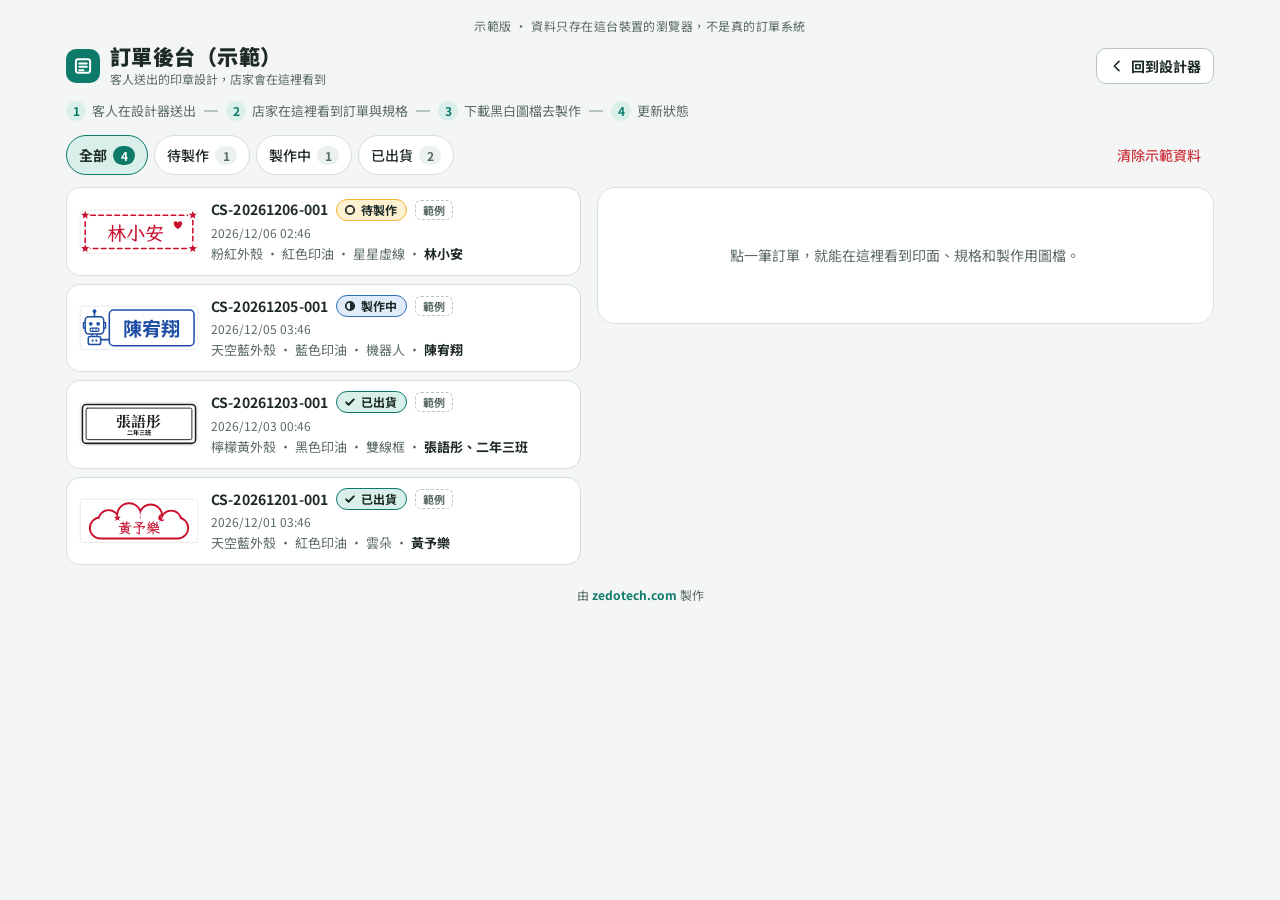
==== admin.html @ 97decec8 "新增示範後台與訂單流程 - admin.html：訂單列表、狀態篩選與切換、明細、下載黑白 PNG/SVG - 送出設計時存成訂單（localStorage），完成畫面加上「看接收端流程」 - 共用程" ====
<!doctype html>
<html lang="zh-Hant">
<head>
<meta charset="utf-8">
<meta name="viewport" content="width=device-width,initial-scale=1,viewport-fit=cover">
<title>訂單後台（示範）</title>
<link rel="preconnect" href="https://fonts.googleapis.com">
<link rel="preconnect" href="https://fonts.gstatic.com" crossorigin>
<link rel="stylesheet" href="https://fonts.googleapis.com/css2?family=LXGW+WenKai+TC:wght@400;700&family=Noto+Sans+TC:wght@400;500;700;900&family=Noto+Serif+TC:wght@700&display=swap">
<link rel="stylesheet" href="styles.css">
<style>
.sr-only{position:absolute;width:1px;height:1px;padding:0;margin:-1px;overflow:hidden;clip:rect(0 0 0 0);white-space:nowrap;border:0}
.topbar{flex-wrap:wrap}
.flow{list-style:none;margin:0 0 14px;padding:0;display:flex;flex-wrap:wrap;gap:6px 8px;font-size:13px;color:var(--muted)}
.flow li{display:flex;align-items:center;gap:6px}
.flow li+li::before{content:"";width:14px;height:1.5px;background:var(--line-strong);margin-right:2px}
.flow b{display:inline-grid;place-items:center;width:20px;height:20px;border-radius:50%;background:var(--accent-soft);color:var(--accent);font-size:12px}

.toolbar{display:flex;flex-wrap:wrap;align-items:center;justify-content:space-between;gap:10px;margin-bottom:12px}
.filters{display:flex;flex-wrap:wrap;gap:6px}
.filter{display:inline-flex;align-items:center;gap:6px;min-height:40px;padding:0 12px;border-radius:999px;border:1.5px solid var(--line);background:var(--surface);font-size:14px;font-weight:500}
.filter:hover{border-color:var(--line-strong);background:var(--surface-2)}
.filter[aria-pressed="true"]{border-color:var(--accent);background:var(--accent-soft);font-weight:700}
.filter .count{min-width:22px;padding:0 6px;border-radius:999px;background:var(--surface-2);color:var(--muted);font-size:12px;font-weight:700;text-align:center;font-variant-numeric:tabular-nums}
.filter[aria-pressed="true"] .count{background:var(--accent);color:var(--accent-fg)}
.btn-clear{color:var(--danger)}
.btn-clear:hover{color:var(--danger)}

.admin-grid{display:flex;flex-direction:column;gap:14px}
.list-pane,.detail-pane{min-width:0}
.order-list{list-style:none;margin:0;padding:0;display:flex;flex-direction:column;gap:8px}
.order-row{width:100%;display:grid;grid-template-columns:96px minmax(0,1fr);gap:12px;align-items:center;padding:10px 12px;border-radius:14px;border:1.5px solid var(--line);background:var(--surface);text-align:left;transition:border-color .15s,background-color .15s,box-shadow .3s}
.order-row:hover{border-color:var(--line-strong);background:var(--surface-2)}
.order-row[aria-current="true"]{border-color:var(--accent);background:var(--accent-soft)}
.order-row.is-just{box-shadow:0 0 0 3px var(--sun)}
.thumb{display:block;width:100%;height:auto;border-radius:6px}
.row-main{min-width:0;display:flex;flex-direction:column;gap:2px}
.row-top{display:flex;flex-wrap:wrap;align-items:center;gap:4px 8px}
.row-id{font-weight:700;font-size:14px;font-variant-numeric:tabular-nums;letter-spacing:.01em}
.row-time{font-size:12px;color:var(--muted);font-variant-numeric:tabular-nums}
.row-sum{font-size:13px;color:var(--muted);overflow-wrap:anywhere}
.row-sum b{color:var(--fg);font-weight:700}
.chip{display:inline-flex;align-items:center;padding:0 7px;border-radius:6px;border:1px dashed var(--line-strong);font-size:11px;font-weight:700;color:var(--muted);line-height:18px}
.just{display:inline-flex;align-items:center;padding:0 8px;border-radius:6px;background:var(--sun);color:#2a2000;font-size:12px;font-weight:700;line-height:20px}

.tag{display:inline-flex;align-items:center;gap:5px;padding:1px 9px 1px 7px;border-radius:999px;border:1.5px solid;font-size:12px;font-weight:700;line-height:18px;white-space:nowrap;color:var(--fg)}
.tag svg{flex:none}
.tag-pending{background:var(--sun-soft);border-color:var(--sun)}
.tag-making{background:var(--info-soft);border-color:var(--info)}
.tag-shipped{background:var(--accent-soft);border-color:var(--accent)}
.empty{margin:0;padding:28px 16px;border:1.5px dashed var(--line-strong);border-radius:14px;text-align:center;color:var(--muted);font-size:14px}

.detail-card{background:var(--surface);border:1px solid var(--line);border-radius:18px;padding:16px;display:flex;flex-direction:column;gap:16px}
.detail-placeholder{margin:0;padding:40px 16px;text-align:center;color:var(--muted);font-size:14px}
.detail-head{display:flex;flex-wrap:wrap;align-items:center;gap:6px 10px}
.detail-head h2{margin:0;font-size:19px;font-weight:900;font-variant-numeric:tabular-nums;outline:none}
.detail-card h3{margin:0 0 8px;font-size:14px;font-weight:700;color:var(--muted)}
.detail-preview .dlg-stamp{padding:12px}
.preview-cap{margin:6px 0 0;font-size:12px;color:var(--muted);text-align:center}
.spec{margin:0;display:grid;grid-template-columns:max-content minmax(0,1fr);border-top:1px solid var(--line);font-size:14px}
.spec dt,.spec dd{margin:0;padding:8px 0;border-bottom:1px solid var(--line)}
.spec dt{color:var(--muted);padding-right:16px}
.spec dd{font-weight:700;overflow-wrap:anywhere}
.spec .sw{display:inline-block;width:12px;height:12px;border-radius:50%;border:1px solid var(--line-strong);margin-right:6px;vertical-align:-1px}
.spec .sub{display:block;font-weight:500;color:var(--muted);font-size:13px}
.spec ul{margin:0;padding:0;list-style:none;display:flex;flex-direction:column;gap:2px}
.status-seg{display:grid;grid-template-columns:repeat(3,1fr);gap:6px}
.status-seg button{display:flex;align-items:center;justify-content:center;gap:6px;min-height:44px;border-radius:10px;border:1.5px solid var(--line);background:var(--surface);font-size:14px;font-weight:700}
.status-seg button:hover{border-color:var(--line-strong);background:var(--surface-2)}
.status-seg button[aria-pressed="true"][data-status="待製作"]{border-color:var(--sun);background:var(--sun-soft)}
.status-seg button[aria-pressed="true"][data-status="製作中"]{border-color:var(--info);background:var(--info-soft)}
.status-seg button[aria-pressed="true"][data-status="已出貨"]{border-color:var(--accent);background:var(--accent-soft)}
.status-seg button .ck{visibility:hidden}
.status-seg button[aria-pressed="true"] .ck{visibility:visible}
.status-note{margin:6px 0 0;min-height:1.4em;font-size:13px;color:var(--muted)}
.downloads{display:flex;flex-wrap:wrap;gap:8px}
.downloads .btn{flex:1 1 220px}
.notes{margin:10px 0 0;padding-left:1.2em;font-size:13px;color:var(--muted)}
.notes li+li{margin-top:2px}
.msg{margin:10px 0 0;font-size:13px;border-radius:10px}
.msg:empty{display:none}
.msg:not(:empty){padding:8px 12px;background:var(--sun-soft);color:var(--fg);border:1px solid var(--sun)}
.btn-back{align-self:flex-start;margin:-6px 0 -6px -8px}
.page-note{margin:0 0 10px;font-size:13px;color:var(--muted);min-height:0}
.page-note:empty{display:none}

@media (max-width:899.98px){
  .admin-grid.show-detail .list-pane{display:none}
  .admin-grid:not(.show-detail) .detail-pane{display:none}
}
@media (min-width:900px){
  .app{padding-top:16px}
  .brand h1{font-size:21px}
  .admin-grid{display:grid;grid-template-columns:minmax(380px,5fr) minmax(0,6fr);gap:16px;align-items:start}
  .detail-pane{position:sticky;top:12px;max-height:calc(100vh - 24px);overflow:auto;border-radius:18px}
  .btn-back{display:none}
  .order-row{grid-template-columns:120px minmax(0,1fr)}
}
</style>
</head>
<body>

<div class="app">
  <p class="demo-note">示範版 · 資料只存在這台裝置的瀏覽器，不是真的訂單系統</p>

  <header class="topbar">
    <div class="brand">
      <span class="brand-mark" aria-hidden="true">
        <svg width="20" height="20" viewBox="0 0 24 24" fill="none" stroke="currentColor" stroke-width="2.4" stroke-linecap="round" stroke-linejoin="round"><rect x="3.5" y="4" width="17" height="16" rx="2.5"/><path d="M7.5 9h9M7.5 13h9M7.5 17h5"/></svg>
      </span>
      <div>
        <h1>訂單後台（示範）</h1>
        <p>客人送出的印章設計，店家會在這裡看到</p>
      </div>
    </div>
    <a class="btn btn-secondary btn-small" id="link-designer" href="index.html">
      <svg width="16" height="16" viewBox="0 0 24 24" fill="none" stroke="currentColor" stroke-width="2.4" stroke-linecap="round" stroke-linejoin="round" aria-hidden="true"><path d="M15 5l-7 7 7 7"/></svg>
      回到設計器
    </a>
  </header>

  <ol class="flow" aria-label="接收端流程">
    <li><b>1</b>客人在設計器送出</li>
    <li><b>2</b>店家在這裡看到訂單與規格</li>
    <li><b>3</b>下載黑白圖檔去製作</li>
    <li><b>4</b>更新狀態</li>
  </ol>

  <div class="toolbar">
    <div class="filters" role="group" aria-label="依狀態篩選訂單" id="filters">
      <button type="button" class="filter" id="filter-all" data-filter="all" aria-pressed="true">全部 <span class="count" id="count-all">0</span></button>
      <button type="button" class="filter" id="filter-pending" data-filter="待製作" aria-pressed="false">待製作 <span class="count" id="count-pending">0</span></button>
      <button type="button" class="filter" id="filter-making" data-filter="製作中" aria-pressed="false">製作中 <span class="count" id="count-making">0</span></button>
      <button type="button" class="filter" id="filter-shipped" data-filter="已出貨" aria-pressed="false">已出貨 <span class="count" id="count-shipped">0</span></button>
    </div>
    <button type="button" class="btn btn-ghost btn-small btn-clear" id="btn-clear">清除示範資料</button>
  </div>
  <p class="page-note" id="page-note" role="status" aria-live="polite"></p>

  <main class="admin-grid" id="admin-grid">
    <section class="list-pane" aria-labelledby="list-title">
      <h2 class="sr-only" id="list-title">訂單列表</h2>
      <ul class="order-list" id="order-list"></ul>
      <p class="empty" id="empty-msg" hidden></p>
    </section>

    <section class="detail-pane" id="detail-pane" aria-label="訂單明細">
      <div class="detail-card">
        <p class="detail-placeholder" id="detail-empty">點一筆訂單，就能在這裡看到印面、規格和製作用圖檔。</p>
        <div id="detail-body" hidden style="display:flex;flex-direction:column;gap:16px">
          <button type="button" class="btn btn-ghost btn-small btn-back" id="btn-back">
            <svg width="16" height="16" viewBox="0 0 24 24" fill="none" stroke="currentColor" stroke-width="2.4" stroke-linecap="round" stroke-linejoin="round" aria-hidden="true"><path d="M15 5l-7 7 7 7"/></svg>
            回到列表
          </button>
          <div class="detail-head">
            <h2 id="detail-title" tabindex="-1"></h2>
            <span id="detail-tag"></span>
            <span class="chip" id="detail-sample" hidden>範例</span>
            <span class="just" id="detail-just" hidden>剛剛送出的訂單</span>
          </div>
          <div class="detail-preview">
            <div class="dlg-stamp"><svg id="detail-stamp" viewBox="-6 -6 392 152" role="img" aria-label="客人看到的印面"></svg></div>
            <p class="preview-cap" id="detail-cap"></p>
          </div>
          <div>
            <h3>規格</h3>
            <dl class="spec" id="detail-spec"></dl>
          </div>
          <div>
            <h3 id="status-label">訂單狀態</h3>
            <div class="status-seg" role="group" aria-labelledby="status-label">
              <button type="button" id="status-pending" data-status="待製作" aria-pressed="false"><svg class="ck" width="14" height="14" viewBox="0 0 24 24" fill="none" stroke="currentColor" stroke-width="3" stroke-linecap="round" stroke-linejoin="round" aria-hidden="true"><path d="M5 12.5l4.5 4.5L19 7.5"/></svg>待製作</button>
              <button type="button" id="status-making" data-status="製作中" aria-pressed="false"><svg class="ck" width="14" height="14" viewBox="0 0 24 24" fill="none" stroke="currentColor" stroke-width="3" stroke-linecap="round" stroke-linejoin="round" aria-hidden="true"><path d="M5 12.5l4.5 4.5L19 7.5"/></svg>製作中</button>
              <button type="button" id="status-shipped" data-status="已出貨" aria-pressed="false"><svg class="ck" width="14" height="14" viewBox="0 0 24 24" fill="none" stroke="currentColor" stroke-width="3" stroke-linecap="round" stroke-linejoin="round" aria-hidden="true"><path d="M5 12.5l4.5 4.5L19 7.5"/></svg>已出貨</button>
            </div>
            <p class="status-note" id="status-note" role="status" aria-live="polite"></p>
          </div>
          <div>
            <h3>製作用檔案</h3>
            <div class="downloads">
              <button type="button" class="btn btn-primary" id="dl-png">
                <svg width="18" height="18" viewBox="0 0 24 24" fill="none" stroke="currentColor" stroke-width="2.4" stroke-linecap="round" stroke-linejoin="round" aria-hidden="true"><path d="M12 4v11M7 10.5l5 5 5-5M5 19.5h14"/></svg>
                <span id="dl-png-label">下載製作用圖檔（PNG）</span>
              </button>
              <button type="button" class="btn btn-secondary" id="dl-svg">
                <svg width="18" height="18" viewBox="0 0 24 24" fill="none" stroke="currentColor" stroke-width="2.4" stroke-linecap="round" stroke-linejoin="round" aria-hidden="true"><path d="M12 4v11M7 10.5l5 5 5-5M5 19.5h14"/></svg>
                下載向量檔（SVG）
              </button>
            </div>
            <ul class="notes">
              <li>製作用圖檔一律輸出黑白，印油顏色請看規格表。</li>
              <li>PNG 為 3800 × 1400 px（38 × 14 mm，每公釐 100 px）。</li>
              <li>向量檔的文字需要電腦安裝對應字體才會正確顯示。</li>
            </ul>
            <p class="msg" id="dl-msg" role="status" aria-live="polite"></p>
          </div>
        </div>
      </div>
    </section>
  </main>

  <footer class="site-foot">由 <a href="https://zedotech.com" target="_blank" rel="noopener">zedotech.com</a> 製作</footer>
</div>

<dialog id="clear-dialog" aria-labelledby="clear-title">
  <div class="dlg">
    <h2 id="clear-title">要清除示範資料嗎？</h2>
    <p>這台裝置上從設計器送出的訂單都會刪除，範例訂單的狀態也會回到一開始的樣子。清除後無法復原。</p>
    <div class="dlg-actions">
      <button type="button" class="btn btn-secondary" id="clear-cancel">先不要</button>
      <button type="button" class="btn btn-danger" id="clear-ok">清除</button>
    </div>
  </div>
</dialog>

<script src="stamp-core.js"></script>
<script>
(function(){
  'use strict';
  var C = window.StampCore;
  var esc = C.esc;
  var PX = 10;                         // 印面 1 單位 = 輸出 10 px
  var OUT_W = C.W * PX, OUT_H = C.H * PX;
  var STATUS_CLASS = {'待製作':'pending', '製作中':'making', '已出貨':'shipped'};
  var STATUS_ICON = {
    '待製作':'<svg width="12" height="12" viewBox="0 0 12 12" aria-hidden="true"><circle cx="6" cy="6" r="4.2" fill="none" stroke="currentColor" stroke-width="1.8"/></svg>',
    '製作中':'<svg width="12" height="12" viewBox="0 0 12 12" aria-hidden="true"><circle cx="6" cy="6" r="4.2" fill="none" stroke="currentColor" stroke-width="1.8"/><path d="M6 1.8A4.2 4.2 0 0 1 6 10.2Z" fill="currentColor"/></svg>',
    '已出貨':'<svg width="12" height="12" viewBox="0 0 12 12" aria-hidden="true"><path d="M2.2 6.4l2.4 2.4 5.2-5.4" fill="none" stroke="currentColor" stroke-width="2" stroke-linecap="round" stroke-linejoin="round"/></svg>'
  };
  var reduceMotion = window.matchMedia && window.matchMedia('(prefers-reduced-motion: reduce)').matches;
  var wide = window.matchMedia('(min-width:900px)');

  function $(id){ return document.getElementById(id); }
  function uid(o){ return o.sample ? 's:' + o.sampleKey : o.id; }
  function tagHtml(status){
    return '<span class="tag tag-'+STATUS_CLASS[status]+'">'+STATUS_ICON[status]+esc(status)+'</span>';
  }

  var orders = [], filter = 'all', selected = null, justUid = null, justTimer = null;

  function reload(){
    orders = C.allOrders(new Date());
  }
  function findByUid(u){ for (var i=0;i<orders.length;i++) if (uid(orders[i]) === u) return orders[i]; return null; }
  function textSummary(o){
    var t = o.items.filter(function(i){ return i.type === 'text'; }).map(function(i){ return i.text; });
    return t.length ? t.join('、') : '（未輸入文字）';
  }

  /* ---------- 篩選 ---------- */
  function renderFilters(){
    var n = {all:orders.length};
    C.STATUSES.forEach(function(s){ n[s] = orders.filter(function(o){ return o.status === s; }).length; });
    $('count-all').textContent = n.all;
    $('count-pending').textContent = n['待製作'];
    $('count-making').textContent = n['製作中'];
    $('count-shipped').textContent = n['已出貨'];
    document.querySelectorAll('[data-filter]').forEach(function(b){
      b.setAttribute('aria-pressed', b.getAttribute('data-filter') === filter ? 'true' : 'false');
    });
  }

  /* ---------- 列表 ---------- */
  function renderList(){
    var list = orders.filter(function(o){ return filter === 'all' || o.status === filter; });
    var html = '';
    list.forEach(function(o){
      var u = uid(o), cur = selected === u, just = justUid === u;
      html += '<li><button type="button" class="order-row'+(just ? ' is-just' : '')+'" data-uid="'+esc(u)+'" aria-current="'+(cur ? 'true' : 'false')+'">'+
        '<svg class="thumb" viewBox="-4 -4 388 148" aria-hidden="true">'+C.stampMarkup(o, false)+'</svg>'+
        '<span class="row-main">'+
          '<span class="row-top"><span class="row-id">'+esc(o.id)+'</span>'+tagHtml(o.status)+
            (o.sample ? '<span class="chip">範例</span>' : '')+
            (just ? '<span class="just">剛剛送出的訂單</span>' : '')+'</span>'+
          '<span class="row-time">'+esc(C.formatTime(o.createdAt))+'</span>'+
          '<span class="row-sum">'+esc(C.SHELLS[o.shell].name)+'外殼 · '+esc(C.INKS[o.ink].name)+'印油 · '+
            esc(C.byId(C.BORDERS, o.border).name)+' · <b>'+esc(textSummary(o))+'</b></span>'+
        '</span></button></li>';
    });
    $('order-list').innerHTML = html;
    var empty = $('empty-msg');
    empty.hidden = list.length > 0;
    if (!list.length) empty.textContent = filter === 'all' ? '目前沒有任何訂單。' : '目前沒有「' + filter + '」的訂單，換個篩選條件看看。';
  }

  /* ---------- 明細 ---------- */
  function specRows(o){
    var shell = C.SHELLS[o.shell], ink = C.INKS[o.ink];
    var texts = o.items.filter(function(i){ return i.type === 'text'; });
    var icons = o.items.filter(function(i){ return i.type === 'icon'; });
    var textHtml = texts.length ? '<ul>' + texts.map(function(t){
      return '<li>「'+esc(t.text)+'」<span class="sub">'+esc(C.FONTS[t.font].name)+' · 字高 '+(t.size/10).toFixed(1)+' mm</span></li>';
    }).join('') + '</ul>' : '（未輸入文字）';
    var iconHtml = icons.length ? '<ul>' + icons.map(function(i){
      return '<li>'+esc(C.byId(C.ICONS, i.icon).name)+'<span class="sub">約 '+(i.size/10).toFixed(1)+' mm</span></li>';
    }).join('') + '</ul>' : '無';
    return [
      ['訂單編號', esc(o.id)],
      ['送出時間', esc(C.formatTime(o.createdAt))],
      ['外殼顏色', '<span class="sw" style="background:'+shell.base+'"></span>'+esc(shell.name)],
      ['印油顏色', '<span class="sw" style="background:'+ink.color+'"></span>'+esc(ink.name)],
      ['邊框', esc(C.byId(C.BORDERS, o.border).name)],
      ['文字', textHtml],
      ['小圖案', iconHtml],
      ['印面尺寸', '38 × 14 mm']
    ];
  }
  function renderDetail(){
    var o = selected ? findByUid(selected) : null;
    $('detail-empty').hidden = !!o;
    $('detail-body').hidden = !o;
    $('admin-grid').classList.toggle('show-detail', !!o && showDetailOnMobile);
    if (!o) return;
    $('detail-title').textContent = '訂單 ' + o.id;
    $('detail-tag').innerHTML = tagHtml(o.status);
    $('detail-sample').hidden = !o.sample;
    $('detail-just').hidden = justUid !== uid(o);
    $('detail-stamp').innerHTML = C.stampMarkup(o, false);
    $('detail-stamp').setAttribute('aria-label', '客人看到的印面，' + C.INKS[o.ink].name + '印油');
    $('detail-cap').textContent = '客人看到的樣子（' + C.INKS[o.ink].name + '印油）';
    $('detail-spec').innerHTML = specRows(o).map(function(r){ return '<dt>'+r[0]+'</dt><dd>'+r[1]+'</dd>'; }).join('');
    document.querySelectorAll('[data-status]').forEach(function(b){
      b.setAttribute('aria-pressed', b.getAttribute('data-status') === o.status ? 'true' : 'false');
    });
  }
  function renderAll(){ renderFilters(); renderList(); renderDetail(); }

  var showDetailOnMobile = false;
  function rowFor(u){
    var rows = document.querySelectorAll('.order-row');
    for (var i=0;i<rows.length;i++) if (rows[i].getAttribute('data-uid') === u) return rows[i];
    return null;
  }
  function select(u, opts){
    opts = opts || {};
    if (selected !== u){ $('status-note').textContent = ''; $('dl-msg').textContent = ''; }
    selected = u;
    showDetailOnMobile = true;
    renderAll();
    if (!wide.matches){
      window.scrollTo({top: Math.max(0, $('admin-grid').getBoundingClientRect().top + window.pageYOffset - 8), behavior:'auto'});
      if (opts.focus) $('detail-title').focus({preventScroll:true});
    } else if (opts.scroll){
      var row = rowFor(u);
      if (row) row.scrollIntoView({block:'center', behavior: reduceMotion ? 'auto' : 'smooth'});
    }
  }
  function backToList(){
    showDetailOnMobile = false;
    renderDetail();
    var row = selected ? rowFor(selected) : null;
    if (row){ row.scrollIntoView({block:'center'}); row.focus({preventScroll:true}); }
  }

  /* ---------- 事件 ---------- */
  $('filters').addEventListener('click', function(e){
    var b = e.target.closest('[data-filter]');
    if (!b) return;
    filter = b.getAttribute('data-filter');
    renderFilters(); renderList();
  });
  $('order-list').addEventListener('click', function(e){
    var b = e.target.closest('.order-row');
    if (b) select(b.getAttribute('data-uid'), {focus:true});
  });
  $('btn-back').addEventListener('click', backToList);
  document.querySelectorAll('[data-status]').forEach(function(b){
    b.addEventListener('click', function(){
      var o = selected ? findByUid(selected) : null;
      var s = b.getAttribute('data-status');
      if (!o || o.status === s) return;
      C.setOrderStatus(o, s);
      renderAll();
      $('status-note').textContent = '已改為「' + s + '」，列表與篩選筆數已更新。';
    });
  });

  /* ---------- 清除示範資料 ---------- */
  var clearDlg = $('clear-dialog');
  function openDialog(d){ if (typeof d.showModal === 'function') d.showModal(); else d.setAttribute('open', ''); }
  function closeDialog(d){ if (typeof d.close === 'function') d.close(); else d.removeAttribute('open'); }
  $('btn-clear').addEventListener('click', function(){ openDialog(clearDlg); });
  $('clear-cancel').addEventListener('click', function(){ closeDialog(clearDlg); });
  $('clear-ok').addEventListener('click', function(){
    C.clearDemoData();
    closeDialog(clearDlg);
    reload();
    filter = 'all'; selected = null; justUid = null; showDetailOnMobile = false;
    renderAll();
    $('page-note').textContent = '已清除示範資料，目前只剩範例訂單。';
    $('btn-clear').focus();
  });

  /* ---------- 下載 ---------- */
  function triggerDownload(blob, name){
    var url = URL.createObjectURL(blob);
    var a = document.createElement('a');
    a.href = url; a.download = name; a.style.display = 'none';
    document.body.appendChild(a);
    a.click();
    a.remove();
    setTimeout(function(){ URL.revokeObjectURL(url); }, 1500);
  }
  function withTimeout(p, ms){
    return Promise.race([p, new Promise(function(_, rej){ setTimeout(function(){ rej(new Error('timeout')); }, ms); })]);
  }
  /* 確保文字用的字體（700）已載入；回傳是否全部成功 */
  function ensureFonts(o){
    var byFont = {};
    o.items.forEach(function(it){ if (it.type === 'text') byFont[it.font] = (byFont[it.font] || '') + it.text; });
    var keys = Object.keys(byFont);
    if (!keys.length) return Promise.resolve(true);
    if (!document.fonts || !document.fonts.load) return Promise.resolve(false);
    return Promise.all(keys.map(function(k){
      var spec = C.FONTS[k].css;
      return withTimeout(document.fonts.load(spec, byFont[k]), 10000).then(function(faces){
        return faces.length > 0 && document.fonts.check(spec, byFont[k]);
      }, function(){ return false; });
    })).then(function(r){ return r.every(Boolean); });
  }
  function loadSvgImage(svg){
    return new Promise(function(resolve, reject){
      var url = URL.createObjectURL(new Blob([svg], {type:'image/svg+xml'}));
      var img = new Image();
      img.onload = function(){ URL.revokeObjectURL(url); resolve(img); };
      img.onerror = function(){ URL.revokeObjectURL(url); reject(new Error('svg image')); };
      img.src = url;
    });
  }
  function renderPng(o){
    var canvas = document.createElement('canvas');
    canvas.width = OUT_W; canvas.height = OUT_H;
    var ctx = canvas.getContext('2d');
    ctx.fillStyle = '#ffffff';
    ctx.fillRect(0, 0, OUT_W, OUT_H);
    /* 繪製順序與預覽相同：邊框在下，items 依陣列順序 */
    var layers = [{svg:C.monoLayerSvg(C.borderMarkup(o.border, C.MONO_INK), OUT_W, OUT_H)}];
    o.items.forEach(function(it){
      if (it.type === 'text') layers.push({text:it});
      else layers.push({svg:C.monoLayerSvg(C.itemMarkup(it, C.MONO_INK, false), OUT_W, OUT_H)});
    });
    return Promise.all(layers.map(function(l){ return l.svg ? loadSvgImage(l.svg) : null; })).then(function(imgs){
      layers.forEach(function(l, i){
        if (l.svg){ ctx.drawImage(imgs[i], 0, 0, OUT_W, OUT_H); return; }
        var t = l.text;
        ctx.save();
        ctx.fillStyle = '#000000';
        ctx.textAlign = 'center';
        ctx.textBaseline = 'middle';
        ctx.font = '700 ' + (t.size * PX) + 'px ' + C.FONTS[t.font].family;
        /* SVG 的 dominant-baseline="central" 是以字體 ascent／descent 的中點對齊，
           canvas 的 middle 是 em 方框中線；依字體量測值補上差距，讓位置與預覽一致 */
        var m = ctx.measureText(t.text), dy = 0;
        if (typeof m.fontBoundingBoxAscent === 'number' && typeof m.fontBoundingBoxDescent === 'number'){
          dy = (m.fontBoundingBoxAscent - m.fontBoundingBoxDescent) / 2;
        }
        ctx.fillText(t.text, t.x * PX, t.y * PX + dy);
        ctx.restore();
      });
      /* 轉成純黑白（去除反鋸齒灰階） */
      var data = ctx.getImageData(0, 0, OUT_W, OUT_H), d = data.data;
      for (var p = 0; p < d.length; p += 4){
        var lum = 0.299*d[p] + 0.587*d[p+1] + 0.114*d[p+2];
        var v = (d[p+3] > 0 && lum < 128) ? 0 : 255;
        d[p] = d[p+1] = d[p+2] = v; d[p+3] = 255;
      }
      ctx.putImageData(data, 0, 0);
      return new Promise(function(resolve, reject){
        canvas.toBlob(function(b){ b ? resolve(b) : reject(new Error('toBlob')); }, 'image/png');
      });
    });
  }
  var busy = false;
  $('dl-png').addEventListener('click', function(){
    var o = selected ? findByUid(selected) : null;
    if (!o || busy) return;
    busy = true;
    var btn = $('dl-png'), label = $('dl-png-label');
    btn.disabled = true; label.textContent = '圖檔產生中…';
    $('dl-msg').textContent = '';
    ensureFonts(o).then(function(ok){
      if (!ok) $('dl-msg').textContent = '字體尚未載入完成，輸出的字形可能與預覽不同。';
      return renderPng(o);
    }).then(function(blob){
      triggerDownload(blob, o.id + '-印面.png');
    }).catch(function(){
      $('dl-msg').textContent = '圖檔產生失敗，請重新整理頁面後再試一次。';
    }).then(function(){
      busy = false; btn.disabled = false; label.textContent = '下載製作用圖檔（PNG）';
    });
  });
  $('dl-svg').addEventListener('click', function(){
    var o = selected ? findByUid(selected) : null;
    if (!o) return;
    triggerDownload(new Blob([C.monoSvgDocument(o)], {type:'image/svg+xml;charset=utf-8'}), o.id + '-印面.svg');
  });

  /* ---------- 網址帶訂單編號 ---------- */
  function applyHash(){
    var id = '';
    try { id = decodeURIComponent(location.hash.replace(/^#/, '')); } catch(e){}
    if (!/^CS-\d{8}-\d{3,}$/.test(id)) return;
    var o = null;
    for (var i=0;i<orders.length;i++) if (!orders[i].sample && orders[i].id === id){ o = orders[i]; break; }
    if (!o) return;
    var u = uid(o);
    if (o.status !== filter && filter !== 'all') filter = 'all';
    justUid = u;
    clearTimeout(justTimer);
    justTimer = setTimeout(function(){
      justUid = null;
      var row = rowFor(u); if (row){ row.classList.remove('is-just'); var j = row.querySelector('.just'); if (j) j.remove(); }
      $('detail-just').hidden = true;
    }, 8000);
    select(u, {scroll:true});
  }
  window.addEventListener('hashchange', applyHash);

  /* 其他分頁（例如設計器）送出新訂單時同步 */
  window.addEventListener('storage', function(e){
    if (e.key !== null && e.key !== C.ORDERS_KEY && e.key !== C.SAMPLE_STATUS_KEY) return;
    reload();
    if (selected && !findByUid(selected)){ selected = null; showDetailOnMobile = false; }
    renderAll();
  });
  wide.addEventListener && wide.addEventListener('change', renderDetail);

  /* ---------- 啟動 ---------- */
  reload();
  renderAll();
  applyHash();
})();
</script>
</body>
</html>
---- styles.css ----
/* 前台設計器與示範後台共用：色彩 token、基本樣式、按鈕、對話框、頁尾 */
:root{
  --bg:#f3f6f5;
  --surface:#ffffff;
  --surface-2:#eaf1ef;
  --fg:#1d2a28;
  --muted:#5a6a67;
  --line:#d5dfdc;
  --line-strong:#b7c6c2;
  --accent:#0d7a6a;
  --accent-hover:#0a6658;
  --accent-fg:#ffffff;
  --accent-soft:#d9efe9;
  --sun:#f2b632;
  --sun-soft:#fdf1d2;
  --info:#2f6fb5;
  --info-soft:#e0ecf9;
  --danger:#cf3a44;
  --danger-fg:#ffffff;
  --stage:#e4ece9;
  --stage-dot:#cfdad6;
  --focus:#e08600;
  --shadow:0 1px 2px rgba(20,40,36,.06),0 6px 20px rgba(20,40,36,.07);
  --backdrop:rgba(15,28,25,.45);
  --font-body:"Noto Sans TC","Microsoft JhengHei","PingFang TC",system-ui,sans-serif;
  color-scheme:light;
}
@media (prefers-color-scheme: dark){
  :root:not([data-theme="light"]){
    --bg:#111716;
    --surface:#1a2220;
    --surface-2:#222d2a;
    --fg:#e5eeeb;
    --muted:#9db0ab;
    --line:#2f3d3a;
    --line-strong:#466460;
    --accent:#45c3a9;
    --accent-hover:#62d2bb;
    --accent-fg:#0a1d19;
    --accent-soft:#1c3832;
    --sun:#f5c451;
    --sun-soft:#3a3020;
    --info:#7fb4ee;
    --info-soft:#1c2b3d;
    --danger:#ff6b74;
    --danger-fg:#1e0a0c;
    --stage:#0c1110;
    --stage-dot:#202b28;
    --focus:#ffb547;
    --shadow:0 1px 2px rgba(0,0,0,.3),0 8px 24px rgba(0,0,0,.35);
    --backdrop:rgba(0,0,0,.6);
    color-scheme:dark;
  }
}
:root[data-theme="dark"]{
  --bg:#111716;
  --surface:#1a2220;
  --surface-2:#222d2a;
  --fg:#e5eeeb;
  --muted:#9db0ab;
  --line:#2f3d3a;
  --line-strong:#466460;
  --accent:#45c3a9;
  --accent-hover:#62d2bb;
  --accent-fg:#0a1d19;
  --accent-soft:#1c3832;
  --sun:#f5c451;
  --sun-soft:#3a3020;
  --info:#7fb4ee;
  --info-soft:#1c2b3d;
  --danger:#ff6b74;
  --danger-fg:#1e0a0c;
  --stage:#0c1110;
  --stage-dot:#202b28;
  --focus:#ffb547;
  --shadow:0 1px 2px rgba(0,0,0,.3),0 8px 24px rgba(0,0,0,.35);
  --backdrop:rgba(0,0,0,.6);
  color-scheme:dark;
}
*,*::before,*::after{box-sizing:border-box}
html,body{margin:0}
body{background:var(--bg);color:var(--fg);font-family:var(--font-body);font-size:15px;line-height:1.6;-webkit-text-size-adjust:100%;overflow-x:hidden}
[hidden]{display:none!important}
button,input,select{font:inherit;color:inherit}
button{cursor:pointer}
:focus-visible{outline:3px solid var(--focus);outline-offset:2px}

.app{max-width:1180px;margin:0 auto;padding-top:10px;padding-bottom:24px;padding-left:max(16px,env(safe-area-inset-left,0px));padding-right:max(16px,env(safe-area-inset-right,0px))}
.demo-note{margin:0 0 8px;text-align:center;font-size:12px;color:var(--muted);letter-spacing:.04em}
.topbar{display:flex;align-items:center;justify-content:space-between;gap:12px;margin-bottom:12px}
.brand{display:flex;align-items:center;gap:10px;min-width:0}
.brand-mark{flex:none;width:34px;height:34px;border-radius:10px;background:var(--accent);color:var(--accent-fg);display:grid;place-items:center}
.brand h1{margin:0;font-size:18px;font-weight:900;letter-spacing:.02em;line-height:1.25}
.brand p{margin:0;font-size:12px;color:var(--muted)}

.btn{text-decoration:none;display:inline-flex;align-items:center;justify-content:center;gap:6px;min-height:44px;padding:0 18px;border-radius:12px;border:1.5px solid transparent;font-weight:700;font-size:15px;transition:background-color .15s,border-color .15s,transform .1s}
.btn:active{transform:translateY(1px)}
.btn-primary{background:var(--accent);color:var(--accent-fg)}
.btn-primary:hover{background:var(--accent-hover)}
.btn-secondary{background:var(--surface);border-color:var(--line-strong);color:var(--fg)}
.btn-secondary:hover{background:var(--surface-2)}
.btn-ghost{background:transparent;color:var(--muted);border-color:transparent;min-height:40px;padding:0 12px;font-weight:500}
.btn-ghost:hover{background:var(--surface-2);color:var(--fg)}
.btn-danger{background:var(--danger);color:var(--danger-fg)}
.btn-danger:hover{filter:brightness(1.06)}
.btn-small{min-height:36px;padding:0 12px;font-size:14px;border-radius:10px}
.btn:disabled{opacity:.45;cursor:not-allowed}

/* dialogs */
dialog{border:0;padding:0;border-radius:20px;background:var(--surface);color:var(--fg);box-shadow:var(--shadow);width:min(520px,calc(100% - 32px));max-height:calc(100% - 32px)}
dialog::backdrop{background:var(--backdrop)}
.dlg{padding:20px;display:flex;flex-direction:column;gap:14px}
.dlg h2{margin:0;font-size:18px;font-weight:900}
.dlg p{margin:0}
.dlg-stamp{background:var(--stage);border-radius:14px;padding:14px}
.dlg-stamp svg{display:block;width:100%;height:auto}
.summary{margin:0;display:grid;grid-template-columns:auto 1fr;gap:6px 14px;font-size:14px}
.summary dt{color:var(--muted)}
.summary dd{margin:0;font-weight:700;overflow-wrap:anywhere}
.dlg-actions{display:flex;gap:10px;justify-content:flex-end;flex-wrap:wrap}
.dlg-actions .btn{flex:1 1 140px}
@media (prefers-reduced-motion: reduce){
  *,*::before,*::after{transition:none!important;animation:none!important;scroll-behavior:auto!important}
}
.site-foot{margin:20px 0 0;text-align:center;font-size:12px;color:var(--muted)}
.site-foot a{color:var(--accent);font-weight:700;text-decoration:none}
.site-foot a:hover{text-decoration:underline}
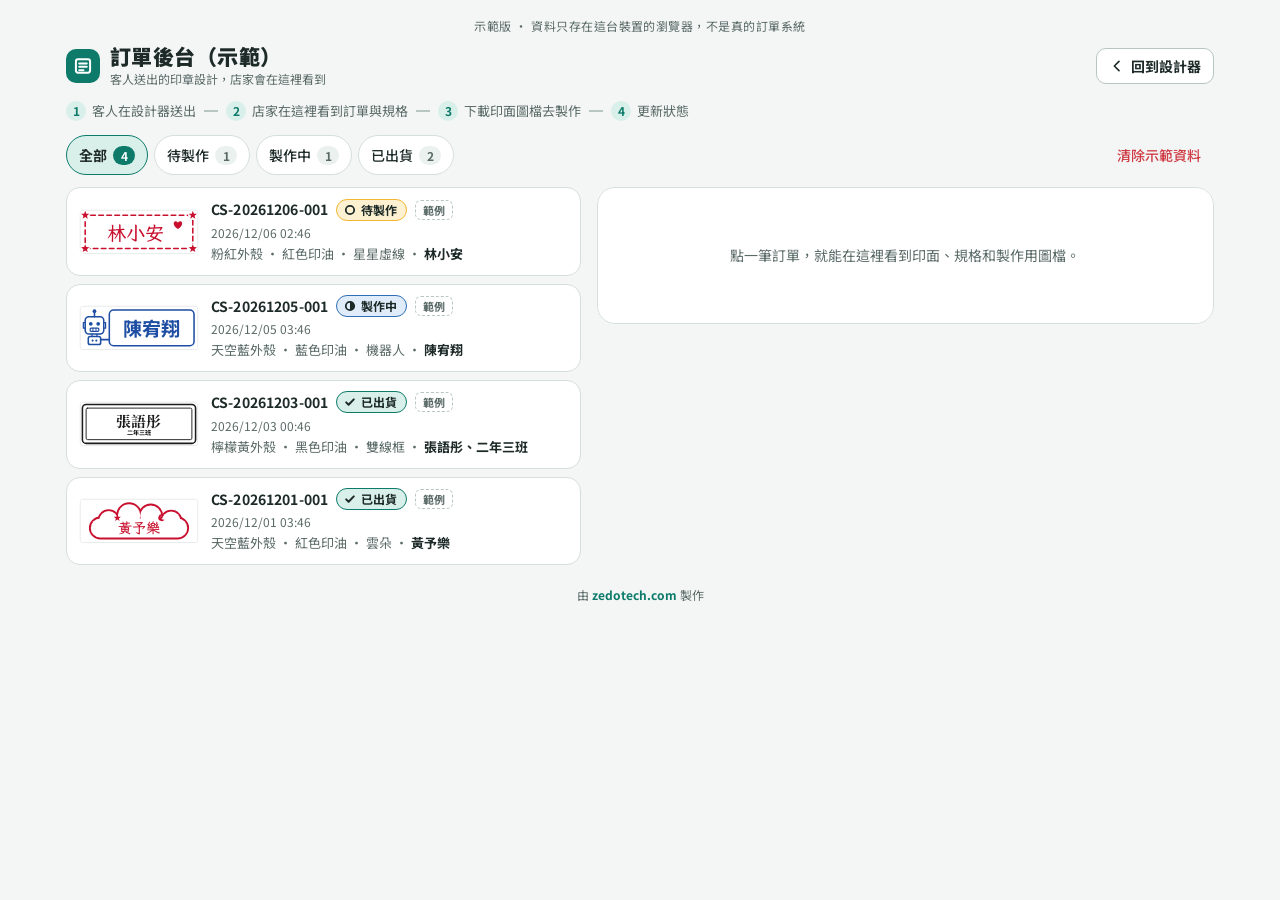
==== commit 9d74c117: "後台下載圖檔改用訂單的印油顏色 PNG 與 SVG 原本強制輸出黑白，和後台預覽的印油顏色不符。 改為以印油色輸出、白色底；PNG 仍去除反鋸齒，只留印油色與白色兩色。  Co-Authored-By" ====
--- a/admin.html
+++ b/admin.html
@@ -122,7 +122,7 @@
   <ol class="flow" aria-label="接收端流程">
     <li><b>1</b>客人在設計器送出</li>
     <li><b>2</b>店家在這裡看到訂單與規格</li>
-    <li><b>3</b>下載黑白圖檔去製作</li>
+    <li><b>3</b>下載印面圖檔去製作</li>
     <li><b>4</b>更新狀態</li>
   </ol>
 
@@ -188,7 +188,7 @@
               </button>
             </div>
             <ul class="notes">
-              <li>製作用圖檔一律輸出黑白，印油顏色請看規格表。</li>
+              <li>圖檔顏色與訂單的印油顏色相同。</li>
               <li>PNG 為 3800 × 1400 px（38 × 14 mm，每公釐 100 px）。</li>
               <li>向量檔的文字需要電腦安裝對應字體才會正確顯示。</li>
             </ul>
@@ -427,24 +427,28 @@
       img.src = url;
     });
   }
+  /* 先以黑色在白底上畫出遮罩，最後再依覆蓋程度換成印油色或白色 */
+  var MASK_INK = '#000000';
   function renderPng(o){
+    var inkHex = C.INKS[o.ink].color;
+    var inkRGB = [parseInt(inkHex.substr(1,2),16), parseInt(inkHex.substr(3,2),16), parseInt(inkHex.substr(5,2),16)];
     var canvas = document.createElement('canvas');
     canvas.width = OUT_W; canvas.height = OUT_H;
     var ctx = canvas.getContext('2d');
     ctx.fillStyle = '#ffffff';
     ctx.fillRect(0, 0, OUT_W, OUT_H);
     /* 繪製順序與預覽相同：邊框在下，items 依陣列順序 */
-    var layers = [{svg:C.monoLayerSvg(C.borderMarkup(o.border, C.MONO_INK), OUT_W, OUT_H)}];
+    var layers = [{svg:C.layerSvg(C.borderMarkup(o.border, MASK_INK), OUT_W, OUT_H)}];
     o.items.forEach(function(it){
       if (it.type === 'text') layers.push({text:it});
-      else layers.push({svg:C.monoLayerSvg(C.itemMarkup(it, C.MONO_INK, false), OUT_W, OUT_H)});
+      else layers.push({svg:C.layerSvg(C.itemMarkup(it, MASK_INK, false), OUT_W, OUT_H)});
     });
     return Promise.all(layers.map(function(l){ return l.svg ? loadSvgImage(l.svg) : null; })).then(function(imgs){
       layers.forEach(function(l, i){
         if (l.svg){ ctx.drawImage(imgs[i], 0, 0, OUT_W, OUT_H); return; }
         var t = l.text;
         ctx.save();
-        ctx.fillStyle = '#000000';
+        ctx.fillStyle = MASK_INK;
         ctx.textAlign = 'center';
         ctx.textBaseline = 'middle';
         ctx.font = '700 ' + (t.size * PX) + 'px ' + C.FONTS[t.font].family;
@@ -457,12 +461,12 @@
         ctx.fillText(t.text, t.x * PX, t.y * PX + dy);
         ctx.restore();
       });
-      /* 轉成純黑白（去除反鋸齒灰階） */
+      /* 轉成「印油色／白色」兩色（去除反鋸齒灰階）：遮罩為黑字白底，亮度低於一半即為印油 */
       var data = ctx.getImageData(0, 0, OUT_W, OUT_H), d = data.data;
       for (var p = 0; p < d.length; p += 4){
         var lum = 0.299*d[p] + 0.587*d[p+1] + 0.114*d[p+2];
-        var v = (d[p+3] > 0 && lum < 128) ? 0 : 255;
-        d[p] = d[p+1] = d[p+2] = v; d[p+3] = 255;
+        var isInk = d[p+3] > 0 && lum < 128;
+        d[p] = isInk ? inkRGB[0] : 255; d[p+1] = isInk ? inkRGB[1] : 255; d[p+2] = isInk ? inkRGB[2] : 255; d[p+3] = 255;
       }
       ctx.putImageData(data, 0, 0);
       return new Promise(function(resolve, reject){
@@ -492,7 +496,7 @@
   $('dl-svg').addEventListener('click', function(){
     var o = selected ? findByUid(selected) : null;
     if (!o) return;
-    triggerDownload(new Blob([C.monoSvgDocument(o)], {type:'image/svg+xml;charset=utf-8'}), o.id + '-印面.svg');
+    triggerDownload(new Blob([C.exportSvgDocument(o)], {type:'image/svg+xml;charset=utf-8'}), o.id + '-印面.svg');
   });
 
   /* ---------- 網址帶訂單編號 ---------- */
